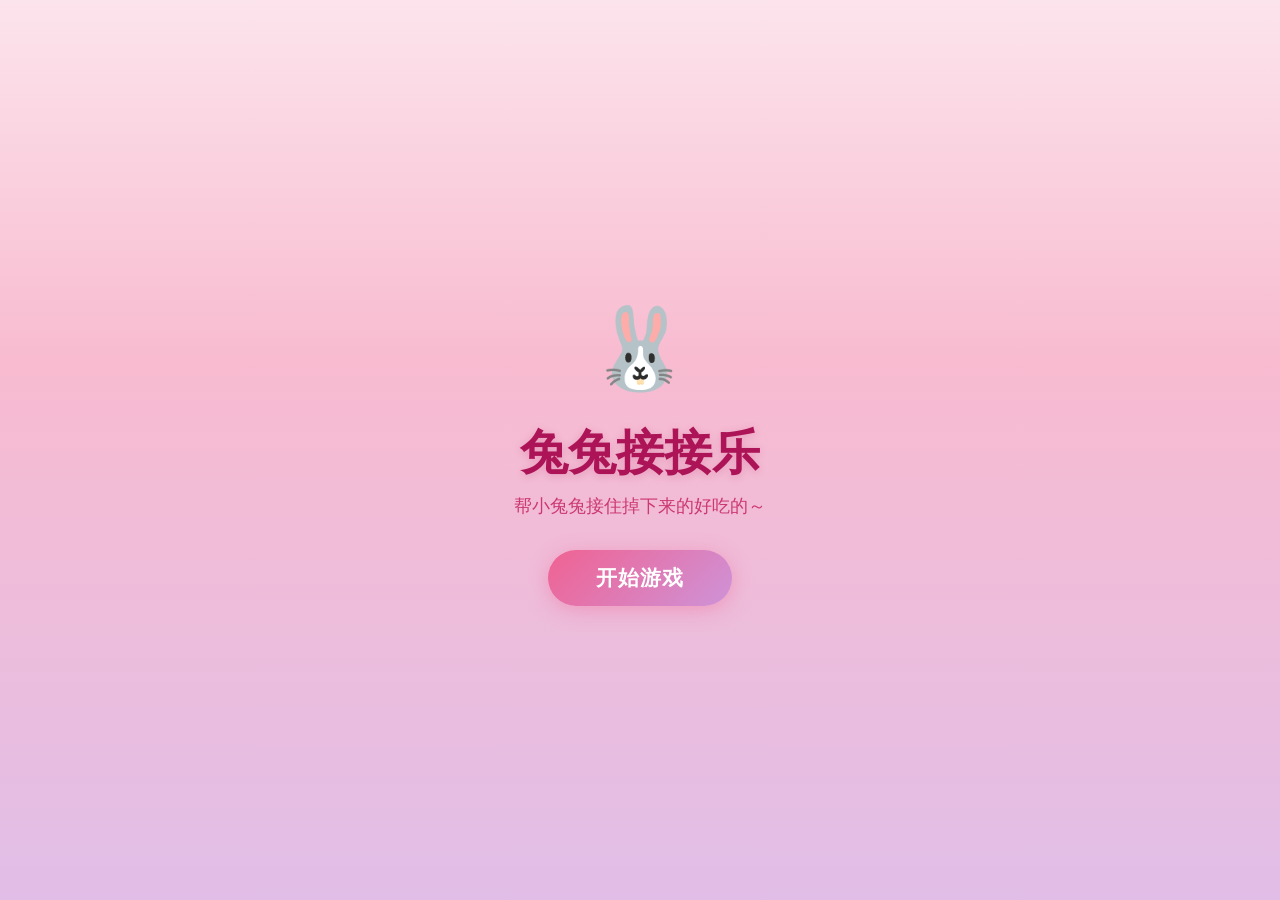
==== cutegame/index.html @ f88d5704 "add cute bunny catching game (兔兔接接乐) Co-Authored-By: Claude Opus 4.6 <noreply@anthropic.com> Claude-" ====
<!DOCTYPE html>
<html lang="zh-CN">
<head>
  <meta charset="UTF-8">
  <meta name="viewport" content="width=device-width, initial-scale=1.0, user-scalable=no">
  <title>兔兔接接乐</title>
  <link rel="stylesheet" href="style.css">
</head>
<body>
  <div id="game-container">
    <!-- 开始画面 -->
    <div id="start-screen">
      <div class="start-bunny">🐰</div>
      <h1>兔兔接接乐</h1>
      <p class="subtitle">帮小兔兔接住掉下来的好吃的～</p>
      <button id="start-btn">开始游戏</button>
    </div>

    <!-- 游戏UI -->
    <div id="game-ui">
      <div id="score-display">🍰 0</div>
      <div id="lives-display">💗💗💗💗💗</div>
    </div>
    <div id="combo-display"></div>

    <!-- 玩家 -->
    <div id="player">🐰</div>

    <!-- 结束画面 -->
    <div id="end-screen">
      <div class="start-bunny">🐰</div>
      <h2>游戏结束～</h2>
      <div class="final-score" id="final-score">得分：0</div>
      <div class="best-score" id="best-score">最高：0</div>
      <div class="best-score" id="max-combo-display">最大连击：0</div>
      <div class="end-message" id="end-message"></div>
      <button id="restart-btn">再来一次！</button>
    </div>
  </div>

  <script src="script.js"></script>
</body>
</html>
---- cutegame/style.css ----
@import url('https://fonts.googleapis.com/css2?family=Nunito:wght@400;700;900&display=swap');

* {
  margin: 0;
  padding: 0;
  box-sizing: border-box;
}

body {
  font-family: 'Nunito', sans-serif;
  overflow: hidden;
  background: linear-gradient(180deg, #fce4ec 0%, #f8bbd0 30%, #f48fb1 70%, #ce93d8 100%);
  height: 100vh;
  width: 100vw;
  user-select: none;
  -webkit-user-select: none;
}

#game-container {
  position: relative;
  width: 100vw;
  height: 100vh;
  overflow: hidden;
}

/* 开始画面 */
#start-screen {
  position: absolute;
  top: 0; left: 0;
  width: 100%; height: 100%;
  display: flex;
  flex-direction: column;
  align-items: center;
  justify-content: center;
  z-index: 100;
  background: linear-gradient(180deg, #fce4ec 0%, #f8bbd0 40%, #e1bee7 100%);
}

#start-screen h1 {
  font-size: 3rem;
  font-weight: 900;
  color: #ad1457;
  text-shadow: 0 2px 8px rgba(173, 20, 87, 0.2);
  margin-bottom: 0.5rem;
}

#start-screen .subtitle {
  font-size: 1.1rem;
  color: #c2185b;
  margin-bottom: 2rem;
  opacity: 0.8;
}

#start-btn {
  padding: 14px 48px;
  font-size: 1.3rem;
  font-weight: 700;
  font-family: 'Nunito', sans-serif;
  border: none;
  border-radius: 50px;
  background: linear-gradient(135deg, #f06292, #ce93d8);
  color: white;
  cursor: pointer;
  box-shadow: 0 4px 20px rgba(240, 98, 146, 0.4);
  transition: transform 0.2s, box-shadow 0.2s;
  letter-spacing: 1px;
}

#start-btn:hover {
  transform: scale(1.05);
  box-shadow: 0 6px 28px rgba(240, 98, 146, 0.5);
}

#start-btn:active {
  transform: scale(0.97);
}

.start-bunny {
  font-size: 5rem;
  margin-bottom: 1rem;
  animation: float 2s ease-in-out infinite;
}

/* 游戏UI */
#game-ui {
  position: absolute;
  top: 0; left: 0;
  width: 100%;
  padding: 16px 24px;
  display: flex;
  justify-content: space-between;
  align-items: center;
  z-index: 50;
  pointer-events: none;
}

#score-display {
  font-size: 1.4rem;
  font-weight: 900;
  color: #ad1457;
  background: rgba(255, 255, 255, 0.75);
  backdrop-filter: blur(8px);
  padding: 8px 20px;
  border-radius: 30px;
  box-shadow: 0 2px 12px rgba(173, 20, 87, 0.15);
}

#lives-display {
  font-size: 1.5rem;
  background: rgba(255, 255, 255, 0.75);
  backdrop-filter: blur(8px);
  padding: 8px 16px;
  border-radius: 30px;
  box-shadow: 0 2px 12px rgba(173, 20, 87, 0.15);
  letter-spacing: 4px;
}

#combo-display {
  position: absolute;
  top: 60px;
  left: 50%;
  transform: translateX(-50%);
  font-size: 1.2rem;
  font-weight: 700;
  color: #e91e63;
  opacity: 0;
  transition: opacity 0.3s;
  z-index: 50;
  pointer-events: none;
}

#combo-display.show {
  opacity: 1;
}

/* 玩家（篮子） */
#player {
  position: absolute;
  bottom: 30px;
  width: 80px;
  height: 80px;
  font-size: 3.5rem;
  text-align: center;
  line-height: 80px;
  z-index: 30;
  transition: left 0.08s ease-out;
  filter: drop-shadow(0 4px 8px rgba(0,0,0,0.15));
}

/* 掉落物 */
.falling-item {
  position: absolute;
  font-size: 2rem;
  z-index: 20;
  filter: drop-shadow(0 2px 4px rgba(0,0,0,0.1));
  transition: none;
}

.falling-item.caught {
  animation: catchPop 0.4s ease-out forwards;
}

.falling-item.missed {
  animation: missShake 0.5s ease-out forwards;
}

/* 得分弹出 */
.score-popup {
  position: absolute;
  font-size: 1.2rem;
  font-weight: 900;
  color: #e91e63;
  z-index: 60;
  pointer-events: none;
  animation: scoreFloat 0.8s ease-out forwards;
}

.score-popup.bonus {
  color: #9c27b0;
  font-size: 1.5rem;
}

/* 背景装饰 */
.bg-cloud {
  position: absolute;
  font-size: 3rem;
  opacity: 0.15;
  z-index: 1;
  animation: cloudDrift linear infinite;
}

/* 结束画面 */
#end-screen {
  position: absolute;
  top: 0; left: 0;
  width: 100%; height: 100%;
  display: none;
  flex-direction: column;
  align-items: center;
  justify-content: center;
  z-index: 100;
  background: rgba(252, 228, 236, 0.95);
  backdrop-filter: blur(12px);
}

#end-screen.show {
  display: flex;
}

#end-screen h2 {
  font-size: 2.5rem;
  font-weight: 900;
  color: #ad1457;
  margin-bottom: 0.5rem;
}

#end-screen .final-score {
  font-size: 1.5rem;
  color: #c2185b;
  margin-bottom: 0.3rem;
}

#end-screen .best-score {
  font-size: 1rem;
  color: #e91e63;
  opacity: 0.7;
  margin-bottom: 0.3rem;
}

#end-screen .end-message {
  font-size: 1.1rem;
  color: #880e4f;
  margin-bottom: 2rem;
  max-width: 300px;
  text-align: center;
  line-height: 1.6;
}

#restart-btn {
  padding: 14px 48px;
  font-size: 1.3rem;
  font-weight: 700;
  font-family: 'Nunito', sans-serif;
  border: none;
  border-radius: 50px;
  background: linear-gradient(135deg, #f06292, #ce93d8);
  color: white;
  cursor: pointer;
  box-shadow: 0 4px 20px rgba(240, 98, 146, 0.4);
  transition: transform 0.2s, box-shadow 0.2s;
}

#restart-btn:hover {
  transform: scale(1.05);
}

#restart-btn:active {
  transform: scale(0.97);
}

/* 动画 */
@keyframes float {
  0%, 100% { transform: translateY(0); }
  50% { transform: translateY(-15px); }
}

@keyframes catchPop {
  0% { transform: scale(1); opacity: 1; }
  50% { transform: scale(1.8); opacity: 0.8; }
  100% { transform: scale(0); opacity: 0; }
}

@keyframes missShake {
  0% { opacity: 1; }
  25% { transform: translateX(-8px); }
  50% { transform: translateX(8px); }
  75% { transform: translateX(-4px); opacity: 0.5; }
  100% { transform: translateX(0); opacity: 0; }
}

@keyframes scoreFloat {
  0% { transform: translateY(0); opacity: 1; }
  100% { transform: translateY(-60px); opacity: 0; }
}

@keyframes cloudDrift {
  0% { transform: translateX(-100px); }
  100% { transform: translateX(calc(100vw + 100px)); }
}

/* 特效闪光 */
.sparkle {
  position: absolute;
  width: 6px;
  height: 6px;
  background: #fff;
  border-radius: 50%;
  z-index: 55;
  pointer-events: none;
  animation: sparkleFade 0.6s ease-out forwards;
}

@keyframes sparkleFade {
  0% { transform: scale(0) translate(0, 0); opacity: 1; }
  100% { transform: scale(1.5) translate(var(--dx), var(--dy)); opacity: 0; }
}
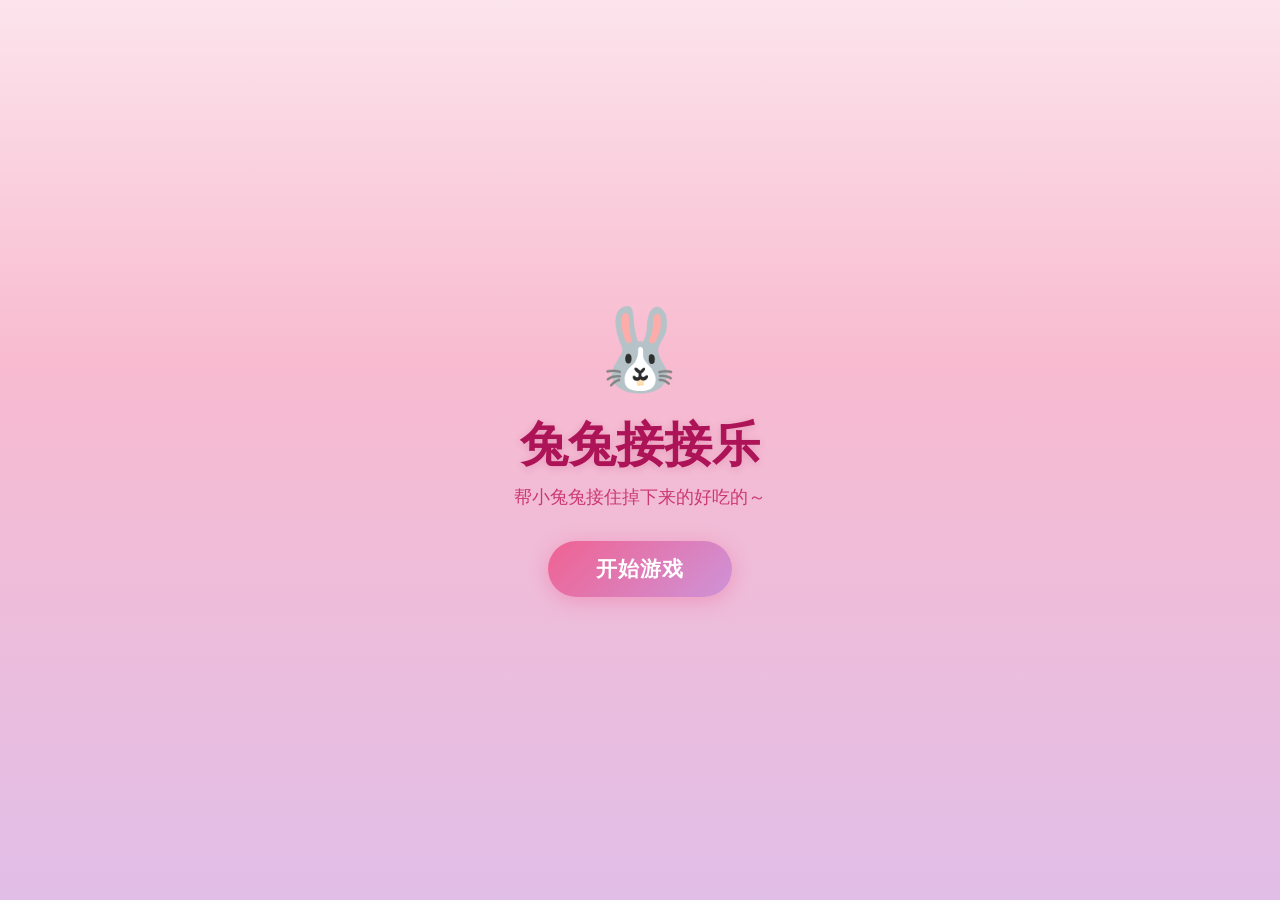
==== commit 0f38f0e1: "merge CSS/JS into single HTML file for mobile compatibility Co-Authored-By: Claude Opus 4.6 <noreply" ====
--- a/cutegame/index.html
+++ b/cutegame/index.html
@@ -4,11 +4,267 @@
   <meta charset="UTF-8">
   <meta name="viewport" content="width=device-width, initial-scale=1.0, user-scalable=no">
   <title>兔兔接接乐</title>
-  <link rel="stylesheet" href="style.css">
+  <style>
+* {
+  margin: 0;
+  padding: 0;
+  box-sizing: border-box;
+}
+
+body {
+  font-family: -apple-system, 'PingFang SC', 'Microsoft YaHei', sans-serif;
+  overflow: hidden;
+  background: linear-gradient(180deg, #fce4ec 0%, #f8bbd0 30%, #f48fb1 70%, #ce93d8 100%);
+  height: 100vh;
+  width: 100vw;
+  user-select: none;
+  -webkit-user-select: none;
+}
+
+#game-container {
+  position: relative;
+  width: 100vw;
+  height: 100vh;
+  overflow: hidden;
+}
+
+#start-screen {
+  position: absolute;
+  top: 0; left: 0;
+  width: 100%; height: 100%;
+  display: flex;
+  flex-direction: column;
+  align-items: center;
+  justify-content: center;
+  z-index: 100;
+  background: linear-gradient(180deg, #fce4ec 0%, #f8bbd0 40%, #e1bee7 100%);
+}
+
+#start-screen h1 {
+  font-size: 3rem;
+  font-weight: 900;
+  color: #ad1457;
+  text-shadow: 0 2px 8px rgba(173, 20, 87, 0.2);
+  margin-bottom: 0.5rem;
+}
+
+#start-screen .subtitle {
+  font-size: 1.1rem;
+  color: #c2185b;
+  margin-bottom: 2rem;
+  opacity: 0.8;
+}
+
+#start-btn, #restart-btn {
+  padding: 14px 48px;
+  font-size: 1.3rem;
+  font-weight: 700;
+  font-family: -apple-system, 'PingFang SC', 'Microsoft YaHei', sans-serif;
+  border: none;
+  border-radius: 50px;
+  background: linear-gradient(135deg, #f06292, #ce93d8);
+  color: white;
+  cursor: pointer;
+  box-shadow: 0 4px 20px rgba(240, 98, 146, 0.4);
+  transition: transform 0.2s, box-shadow 0.2s;
+  letter-spacing: 1px;
+}
+
+#start-btn:active, #restart-btn:active {
+  transform: scale(0.97);
+}
+
+.start-bunny {
+  font-size: 5rem;
+  margin-bottom: 1rem;
+  animation: float 2s ease-in-out infinite;
+}
+
+#game-ui {
+  position: absolute;
+  top: 0; left: 0;
+  width: 100%;
+  padding: 16px 24px;
+  display: flex;
+  justify-content: space-between;
+  align-items: center;
+  z-index: 50;
+  pointer-events: none;
+}
+
+#score-display {
+  font-size: 1.4rem;
+  font-weight: 900;
+  color: #ad1457;
+  background: rgba(255, 255, 255, 0.75);
+  backdrop-filter: blur(8px);
+  padding: 8px 20px;
+  border-radius: 30px;
+  box-shadow: 0 2px 12px rgba(173, 20, 87, 0.15);
+}
+
+#lives-display {
+  font-size: 1.5rem;
+  background: rgba(255, 255, 255, 0.75);
+  backdrop-filter: blur(8px);
+  padding: 8px 16px;
+  border-radius: 30px;
+  box-shadow: 0 2px 12px rgba(173, 20, 87, 0.15);
+  letter-spacing: 4px;
+}
+
+#combo-display {
+  position: absolute;
+  top: 60px;
+  left: 50%;
+  transform: translateX(-50%);
+  font-size: 1.2rem;
+  font-weight: 700;
+  color: #e91e63;
+  opacity: 0;
+  transition: opacity 0.3s;
+  z-index: 50;
+  pointer-events: none;
+}
+
+#combo-display.show { opacity: 1; }
+
+#player {
+  position: absolute;
+  bottom: 30px;
+  width: 80px;
+  height: 80px;
+  font-size: 3.5rem;
+  text-align: center;
+  line-height: 80px;
+  z-index: 30;
+  transition: left 0.08s ease-out;
+  filter: drop-shadow(0 4px 8px rgba(0,0,0,0.15));
+}
+
+.falling-item {
+  position: absolute;
+  font-size: 2rem;
+  z-index: 20;
+  filter: drop-shadow(0 2px 4px rgba(0,0,0,0.1));
+  transition: none;
+}
+
+.falling-item.caught { animation: catchPop 0.4s ease-out forwards; }
+.falling-item.missed { animation: missShake 0.5s ease-out forwards; }
+
+.score-popup {
+  position: absolute;
+  font-size: 1.2rem;
+  font-weight: 900;
+  color: #e91e63;
+  z-index: 60;
+  pointer-events: none;
+  animation: scoreFloat 0.8s ease-out forwards;
+}
+
+.score-popup.bonus { color: #9c27b0; font-size: 1.5rem; }
+
+.bg-cloud {
+  position: absolute;
+  font-size: 3rem;
+  opacity: 0.15;
+  z-index: 1;
+  animation: cloudDrift linear infinite;
+}
+
+#end-screen {
+  position: absolute;
+  top: 0; left: 0;
+  width: 100%; height: 100%;
+  display: none;
+  flex-direction: column;
+  align-items: center;
+  justify-content: center;
+  z-index: 100;
+  background: rgba(252, 228, 236, 0.95);
+  backdrop-filter: blur(12px);
+}
+
+#end-screen.show { display: flex; }
+
+#end-screen h2 {
+  font-size: 2.5rem;
+  font-weight: 900;
+  color: #ad1457;
+  margin-bottom: 0.5rem;
+}
+
+#end-screen .final-score {
+  font-size: 1.5rem;
+  color: #c2185b;
+  margin-bottom: 0.3rem;
+}
+
+#end-screen .best-score {
+  font-size: 1rem;
+  color: #e91e63;
+  opacity: 0.7;
+  margin-bottom: 0.3rem;
+}
+
+#end-screen .end-message {
+  font-size: 1.1rem;
+  color: #880e4f;
+  margin-bottom: 2rem;
+  max-width: 300px;
+  text-align: center;
+  line-height: 1.6;
+}
+
+.sparkle {
+  position: absolute;
+  width: 6px;
+  height: 6px;
+  background: #fff;
+  border-radius: 50%;
+  z-index: 55;
+  pointer-events: none;
+  animation: sparkleFade 0.6s ease-out forwards;
+}
+
+@keyframes float {
+  0%, 100% { transform: translateY(0); }
+  50% { transform: translateY(-15px); }
+}
+
+@keyframes catchPop {
+  0% { transform: scale(1); opacity: 1; }
+  50% { transform: scale(1.8); opacity: 0.8; }
+  100% { transform: scale(0); opacity: 0; }
+}
+
+@keyframes missShake {
+  0% { opacity: 1; }
+  25% { transform: translateX(-8px); }
+  50% { transform: translateX(8px); }
+  75% { transform: translateX(-4px); opacity: 0.5; }
+  100% { transform: translateX(0); opacity: 0; }
+}
+
+@keyframes scoreFloat {
+  0% { transform: translateY(0); opacity: 1; }
+  100% { transform: translateY(-60px); opacity: 0; }
+}
+
+@keyframes cloudDrift {
+  0% { transform: translateX(-100px); }
+  100% { transform: translateX(calc(100vw + 100px)); }
+}
+
+@keyframes sparkleFade {
+  0% { transform: scale(0) translate(0, 0); opacity: 1; }
+  100% { transform: scale(1.5) translate(var(--dx), var(--dy)); opacity: 0; }
+}
+  </style>
 </head>
 <body>
   <div id="game-container">
-    <!-- 开始画面 -->
     <div id="start-screen">
       <div class="start-bunny">🐰</div>
       <h1>兔兔接接乐</h1>
@@ -16,17 +272,14 @@
       <button id="start-btn">开始游戏</button>
     </div>
 
-    <!-- 游戏UI -->
     <div id="game-ui">
       <div id="score-display">🍰 0</div>
       <div id="lives-display">💗💗💗💗💗</div>
     </div>
     <div id="combo-display"></div>
 
-    <!-- 玩家 -->
     <div id="player">🐰</div>
 
-    <!-- 结束画面 -->
     <div id="end-screen">
       <div class="start-bunny">🐰</div>
       <h2>游戏结束～</h2>
@@ -38,6 +291,219 @@
     </div>
   </div>
 
-  <script src="script.js"></script>
+  <script>
+const game = {
+  score: 0, lives: 5, combo: 0, maxCombo: 0, bestScore: 0,
+  speed: 2, spawnRate: 1200, running: false, playerX: 0,
+  items: [], animFrame: null, spawnTimer: null, difficultyTimer: null, lastTime: 0
+};
+
+const ITEMS = {
+  good: [
+    { emoji: '🍓', points: 10 }, { emoji: '🍰', points: 15 },
+    { emoji: '🧁', points: 15 }, { emoji: '🍡', points: 10 },
+    { emoji: '🍪', points: 10 }, { emoji: '🌸', points: 25 },
+    { emoji: '💌', points: 30 }, { emoji: '🎀', points: 20 },
+  ],
+  bad: [
+    { emoji: '🌧️', points: -5 }, { emoji: '🧅', points: -5 },
+  ],
+  special: [
+    { emoji: '💎', points: 50 }, { emoji: '🌈', points: 40 },
+  ]
+};
+
+const endMessages = [
+  '你好厉害！再来一次嘛～', '哇，接了好多！哥哥给你鼓掌',
+  '小手好灵活哦', '下次一定更厉害！', '好可爱的成绩～',
+];
+
+const comboMessages = ['','','','不错哦！','好厉害！','连击！','超级连击！！','无敌了！！！','逆天！！！！'];
+
+const $ = id => document.getElementById(id);
+const container = $('game-container');
+
+function init() {
+  try { game.bestScore = parseInt(localStorage.getItem('bunny-best') || '0'); } catch(e) { game.bestScore = 0; }
+  createClouds();
+  $('start-btn').addEventListener('click', startGame);
+  $('restart-btn').addEventListener('click', restartGame);
+
+  document.addEventListener('keydown', e => {
+    if (!game.running) return;
+    if (e.key === 'ArrowLeft' || e.key === 'a') game.playerX = Math.max(0, game.playerX - 30);
+    else if (e.key === 'ArrowRight' || e.key === 'd') game.playerX = Math.min(window.innerWidth - 80, game.playerX + 30);
+    $('player').style.left = game.playerX + 'px';
+  });
+
+  document.addEventListener('mousemove', e => {
+    if (!game.running) return;
+    game.playerX = Math.max(0, Math.min(window.innerWidth - 80, e.clientX - 40));
+    $('player').style.left = game.playerX + 'px';
+  });
+
+  document.addEventListener('touchmove', e => {
+    if (!game.running) return;
+    e.preventDefault();
+    const touch = e.touches[0];
+    game.playerX = Math.max(0, Math.min(window.innerWidth - 80, touch.clientX - 40));
+    $('player').style.left = game.playerX + 'px';
+  }, { passive: false });
+}
+
+function createClouds() {
+  const clouds = ['☁️', '✨', '🌙'];
+  for (let i = 0; i < 6; i++) {
+    const c = document.createElement('div');
+    c.className = 'bg-cloud';
+    c.textContent = clouds[i % clouds.length];
+    c.style.top = (Math.random() * 60 + 5) + '%';
+    c.style.animationDuration = (Math.random() * 20 + 25) + 's';
+    c.style.animationDelay = -(Math.random() * 30) + 's';
+    c.style.fontSize = (Math.random() * 2 + 2) + 'rem';
+    container.appendChild(c);
+  }
+}
+
+function startGame() {
+  $('start-screen').style.display = 'none';
+  $('end-screen').classList.remove('show');
+  game.score = 0; game.lives = 5; game.combo = 0; game.maxCombo = 0;
+  game.speed = 2; game.spawnRate = 1200; game.running = true; game.items = [];
+  game.playerX = window.innerWidth / 2 - 40;
+  $('player').style.left = game.playerX + 'px';
+  $('player').style.display = 'block';
+  updateUI();
+  scheduleSpawn();
+  game.difficultyTimer = setInterval(() => {
+    game.speed = Math.min(6, game.speed + 0.15);
+    game.spawnRate = Math.max(400, game.spawnRate - 30);
+  }, 3000);
+  game.lastTime = performance.now();
+  game.animFrame = requestAnimationFrame(gameLoop);
+}
+
+function restartGame() {
+  document.querySelectorAll('.falling-item, .score-popup, .sparkle').forEach(el => el.remove());
+  startGame();
+}
+
+function scheduleSpawn() {
+  if (!game.running) return;
+  spawnItem();
+  game.spawnTimer = setTimeout(scheduleSpawn, game.spawnRate + Math.random() * 300);
+}
+
+function spawnItem() {
+  const rand = Math.random();
+  const pool = rand < 0.05 ? ITEMS.special : rand < 0.18 ? ITEMS.bad : ITEMS.good;
+  const type = pool[Math.floor(Math.random() * pool.length)];
+  const el = document.createElement('div');
+  el.className = 'falling-item';
+  el.textContent = type.emoji;
+  const x = Math.random() * (window.innerWidth - 50);
+  el.style.left = x + 'px';
+  el.style.top = '-40px';
+  container.appendChild(el);
+  game.items.push({ el, x, y: -40, type, speed: game.speed + Math.random() * 0.8, alive: true });
+}
+
+function gameLoop(now) {
+  if (!game.running) return;
+  const dt = Math.min((now - game.lastTime) / 16, 3);
+  game.lastTime = now;
+  const pL = game.playerX, pR = game.playerX + 80, pT = window.innerHeight - 110, bL = window.innerHeight + 20;
+
+  for (let i = game.items.length - 1; i >= 0; i--) {
+    const item = game.items[i];
+    if (!item.alive) continue;
+    item.y += item.speed * dt;
+    item.el.style.top = item.y + 'px';
+    const cx = item.x + 16, by = item.y + 32;
+    if (by >= pT && by <= pT + 50 && cx >= pL - 10 && cx <= pR + 10) { item.alive = false; catchItem(item); }
+    else if (item.y > bL) { item.alive = false; missItem(item); }
+  }
+  game.items = game.items.filter(item => item.alive);
+  game.animFrame = requestAnimationFrame(gameLoop);
+}
+
+function catchItem(item) {
+  const isBad = ITEMS.bad.includes(item.type);
+  const isSpecial = ITEMS.special.includes(item.type);
+  if (isBad) {
+    game.combo = 0; game.lives = Math.max(0, game.lives - 1);
+    item.el.classList.add('missed');
+    showScorePopup(item.x, item.y, item.type.points, false);
+    game.score = Math.max(0, game.score + item.type.points);
+  } else {
+    game.combo++;
+    if (game.combo > game.maxCombo) game.maxCombo = game.combo;
+    const mult = game.combo >= 8 ? 3 : game.combo >= 5 ? 2 : 1;
+    const pts = item.type.points * mult;
+    game.score += pts;
+    item.el.classList.add('caught');
+    showScorePopup(item.x, item.y, pts, isSpecial || mult > 1);
+    createSparkles(item.x + 16, item.y + 16);
+  }
+  const comboEl = $('combo-display');
+  if (game.combo >= 3) {
+    const mi = Math.min(game.combo, comboMessages.length - 1);
+    comboEl.textContent = game.combo + ' 连击！' + comboMessages[mi];
+    comboEl.classList.add('show');
+  } else { comboEl.classList.remove('show'); }
+  setTimeout(() => { if (item.el.parentNode) item.el.remove(); }, 400);
+  updateUI();
+  if (game.lives <= 0) endGame();
+}
+
+function missItem(item) {
+  if (!ITEMS.bad.includes(item.type)) { game.combo = 0; $('combo-display').classList.remove('show'); }
+  if (item.el.parentNode) item.el.remove();
+}
+
+function showScorePopup(x, y, points, isBonus) {
+  const p = document.createElement('div');
+  p.className = 'score-popup' + (isBonus ? ' bonus' : '');
+  p.textContent = (points > 0 ? '+' : '') + points;
+  p.style.left = x + 'px'; p.style.top = y + 'px';
+  container.appendChild(p);
+  setTimeout(() => p.remove(), 800);
+}
+
+function createSparkles(x, y) {
+  const colors = ['#ff4081', '#e040fb', '#ffab40', '#fff', '#7c4dff', '#18ffff'];
+  for (let i = 0; i < 6; i++) {
+    const s = document.createElement('div');
+    s.className = 'sparkle';
+    s.style.left = x + 'px'; s.style.top = y + 'px';
+    const a = (Math.PI * 2 / 6) * i, d = 20 + Math.random() * 20;
+    s.style.setProperty('--dx', Math.cos(a) * d + 'px');
+    s.style.setProperty('--dy', Math.sin(a) * d + 'px');
+    s.style.background = colors[i];
+    container.appendChild(s);
+    setTimeout(() => s.remove(), 600);
+  }
+}
+
+function updateUI() {
+  $('score-display').textContent = '🍰 ' + game.score;
+  $('lives-display').textContent = '💗'.repeat(game.lives) + '🤍'.repeat(Math.max(0, 5 - game.lives));
+}
+
+function endGame() {
+  game.running = false;
+  clearTimeout(game.spawnTimer); clearInterval(game.difficultyTimer); cancelAnimationFrame(game.animFrame);
+  $('player').style.display = 'none';
+  document.querySelectorAll('.falling-item').forEach(el => el.remove());
+  if (game.score > game.bestScore) { game.bestScore = game.score; try { localStorage.setItem('bunny-best', game.bestScore.toString()); } catch(e) {} }
+  $('final-score').textContent = '得分：' + game.score;
+  $('best-score').textContent = '最高：' + game.bestScore;
+  $('max-combo-display').textContent = '最大连击：' + game.maxCombo;
+  $('end-message').textContent = endMessages[Math.floor(Math.random() * endMessages.length)];
+  $('end-screen').classList.add('show');
+}
+
+init();
+  </script>
 </body>
 </html>
